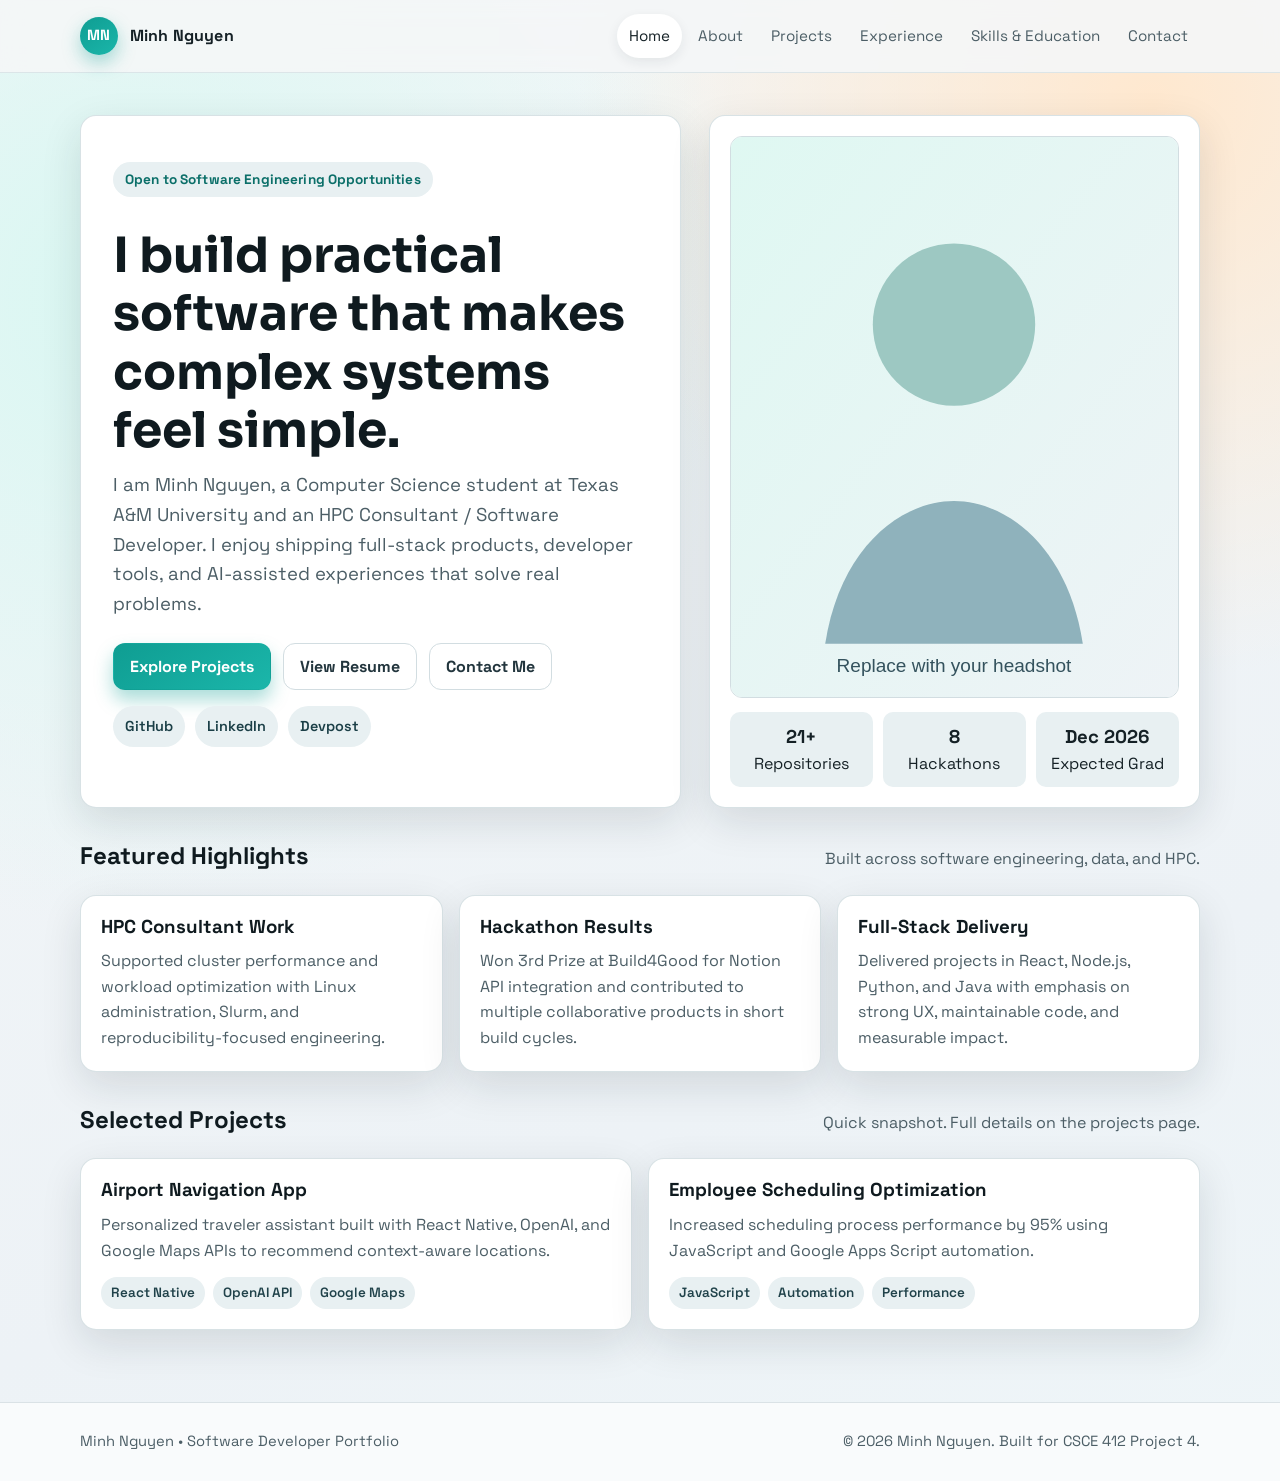
==== index.html @ c77dc7a4 "Add initial website structure and assets for Minh Nguyen's portfolio - Created SVG assets for brand " ====
<!doctype html>
<html lang="en">
  <head>
    <meta charset="UTF-8" />
    <meta name="viewport" content="width=device-width, initial-scale=1.0" />
    <title>Minh Nguyen | Software Developer</title>
    <meta
      name="description"
      content="Portfolio website for Minh Nguyen, Computer Science student at Texas A&M and HPC Consultant / Software Developer."
    />
    <link rel="preconnect" href="https://fonts.googleapis.com" />
    <link rel="preconnect" href="https://fonts.gstatic.com" crossorigin />
    <link
      href="https://fonts.googleapis.com/css2?family=Sora:wght@600;700;800&family=Space+Grotesk:wght@400;500;700&display=swap"
      rel="stylesheet"
    />
    <link rel="stylesheet" href="assets/css/styles.css" />
  </head>
  <body>
    <header class="site-header">
      <div class="container header-inner">
        <a class="brand" href="index.html" aria-label="Homepage">
          <span class="brand-mark">MN</span>
          <span>Minh Nguyen</span>
        </a>
        <button class="nav-toggle" type="button" aria-label="Toggle navigation" aria-expanded="false" data-nav-toggle>
          Menu
        </button>
        <nav class="primary-nav" data-nav>
          <a class="active" href="index.html">Home</a>
          <a href="about.html">About</a>
          <a href="projects.html">Projects</a>
          <a href="experience.html">Experience</a>
          <a href="skills.html">Skills & Education</a>
          <a href="contact.html">Contact</a>
        </nav>
      </div>
    </header>

    <main>
      <div class="container">
        <section class="hero">
          <article class="hero-content reveal">
            <p class="kicker">Open to Software Engineering Opportunities</p>
            <h1>I build practical software that makes complex systems feel simple.</h1>
            <p class="lead">
              I am Minh Nguyen, a Computer Science student at Texas A&M University and an HPC Consultant / Software Developer. I enjoy
              shipping full-stack products, developer tools, and AI-assisted experiences that solve real problems.
            </p>
            <div class="actions">
              <a class="button primary" href="projects.html">Explore Projects</a>
              <a class="button secondary" href="assets/resume/Minh-Nguyen-Resume.pdf" target="_blank" rel="noopener">View Resume</a>
              <a class="button secondary" href="contact.html">Contact Me</a>
            </div>
            <div class="links-row" aria-label="External profiles">
              <a class="link-pill" href="https://github.com/name-is-minh" target="_blank" rel="noopener">GitHub</a>
              <a class="link-pill" href="https://www.linkedin.com/in/minhnguyenvn/" target="_blank" rel="noopener">LinkedIn</a>
              <a class="link-pill" href="https://devpost.com/mhnguyen" target="_blank" rel="noopener">Devpost</a>
            </div>
          </article>

          <aside class="hero-card reveal">
            <img class="headshot" src="assets/img/headshot-placeholder.svg" alt="Placeholder portrait for Minh Nguyen" />
            <div class="stat-grid">
              <div class="stat">
                <strong>21+</strong>
                <span>Repositories</span>
              </div>
              <div class="stat">
                <strong>8</strong>
                <span>Hackathons</span>
              </div>
              <div class="stat">
                <strong>Dec 2026</strong>
                <span>Expected Grad</span>
              </div>
            </div>
          </aside>
        </section>

        <section class="section reveal">
          <div class="section-title-row">
            <h2>Featured Highlights</h2>
            <p>Built across software engineering, data, and HPC.</p>
          </div>
          <div class="grid three">
            <article class="card">
              <h3>HPC Consultant Work</h3>
              <p>
                Supported cluster performance and workload optimization with Linux administration, Slurm, and reproducibility-focused
                engineering.
              </p>
            </article>
            <article class="card">
              <h3>Hackathon Results</h3>
              <p>
                Won 3rd Prize at Build4Good for Notion API integration and contributed to multiple collaborative products in short build
                cycles.
              </p>
            </article>
            <article class="card">
              <h3>Full-Stack Delivery</h3>
              <p>
                Delivered projects in React, Node.js, Python, and Java with emphasis on strong UX, maintainable code, and measurable impact.
              </p>
            </article>
          </div>
        </section>

        <section class="section reveal">
          <div class="section-title-row">
            <h2>Selected Projects</h2>
            <p>Quick snapshot. Full details on the projects page.</p>
          </div>
          <div class="grid two">
            <article class="project-card">
              <h3>Airport Navigation App</h3>
              <p>
                Personalized traveler assistant built with React Native, OpenAI, and Google Maps APIs to recommend context-aware locations.
              </p>
              <div class="tag-list">
                <span class="tag">React Native</span>
                <span class="tag">OpenAI API</span>
                <span class="tag">Google Maps</span>
              </div>
            </article>
            <article class="project-card">
              <h3>Employee Scheduling Optimization</h3>
              <p>
                Increased scheduling process performance by 95% using JavaScript and Google Apps Script automation.
              </p>
              <div class="tag-list">
                <span class="tag">JavaScript</span>
                <span class="tag">Automation</span>
                <span class="tag">Performance</span>
              </div>
            </article>
          </div>
        </section>
      </div>
    </main>

    <footer class="site-footer">
      <div class="container footer-inner">
        <p>Minh Nguyen • Software Developer Portfolio</p>
        <p>&copy; <span data-year></span> Minh Nguyen. Built for CSCE 412 Project 4.</p>
      </div>
    </footer>

    <script src="assets/js/main.js"></script>
  </body>
</html>
---- assets/css/styles.css ----
:root {
  --bg: #f4f7f8;
  --surface: #ffffff;
  --surface-soft: #e8f0f2;
  --text: #152126;
  --muted: #4c5e66;
  --accent: #0f9d92;
  --accent-dark: #0b6f69;
  --line: #d2dde1;
  --shadow: 0 14px 40px rgba(19, 37, 44, 0.12);
  --radius: 16px;
  --radius-sm: 10px;
  --max-width: 1120px;
}

* {
  box-sizing: border-box;
}

html,
body {
  margin: 0;
  padding: 0;
}

body {
  font-family: "Space Grotesk", "Segoe UI", sans-serif;
  color: var(--text);
  background:
    radial-gradient(circle at 10% 20%, #d9f7f2 0%, transparent 38%),
    radial-gradient(circle at 90% 7%, #ffe8cf 0%, transparent 32%),
    linear-gradient(160deg, #f4f7f8 0%, #edf2f6 70%, #eef5f8 100%);
  line-height: 1.6;
  min-height: 100vh;
}

a {
  color: inherit;
  text-decoration: none;
}

img {
  max-width: 100%;
  display: block;
}

.container {
  width: min(var(--max-width), 92vw);
  margin: 0 auto;
}

.site-header {
  position: sticky;
  top: 0;
  z-index: 20;
  backdrop-filter: blur(10px);
  background: rgba(244, 247, 248, 0.9);
  border-bottom: 1px solid rgba(210, 221, 225, 0.7);
}

.header-inner {
  display: flex;
  align-items: center;
  justify-content: space-between;
  gap: 24px;
  min-height: 72px;
}

.brand {
  display: flex;
  align-items: center;
  gap: 12px;
  font-weight: 700;
  letter-spacing: 0.01em;
}

.brand-mark {
  width: 38px;
  height: 38px;
  display: grid;
  place-items: center;
  border-radius: 50%;
  color: #fff;
  background: linear-gradient(145deg, var(--accent), #1bb6aa);
  box-shadow: 0 8px 18px rgba(15, 157, 146, 0.35);
  font-size: 0.92rem;
}

.primary-nav {
  display: flex;
  align-items: center;
  gap: 4px;
  flex-wrap: wrap;
}

.primary-nav a {
  padding: 10px 12px;
  border-radius: 999px;
  font-size: 0.95rem;
  color: var(--muted);
  transition: 180ms ease;
}

.primary-nav a:hover,
.primary-nav a:focus-visible,
.primary-nav a.active {
  background: var(--surface);
  color: var(--text);
  box-shadow: 0 4px 12px rgba(23, 40, 48, 0.08);
}

.nav-toggle {
  display: none;
  border: 0;
  background: var(--surface);
  border-radius: 10px;
  width: 44px;
  height: 44px;
  box-shadow: 0 6px 14px rgba(30, 48, 55, 0.12);
}

main {
  padding: 42px 0 72px;
}

.hero {
  display: grid;
  grid-template-columns: 1.1fr 0.9fr;
  gap: 28px;
  align-items: stretch;
}

.hero-content,
.hero-card,
.panel,
.card,
.timeline-item,
.contact-card,
.project-card {
  background: var(--surface);
  border: 1px solid rgba(210, 221, 225, 0.85);
  border-radius: var(--radius);
  box-shadow: var(--shadow);
}

.hero-content {
  padding: 32px;
}

.kicker {
  display: inline-flex;
  gap: 8px;
  align-items: center;
  padding: 7px 12px;
  border-radius: 999px;
  background: var(--surface-soft);
  color: var(--accent-dark);
  font-size: 0.85rem;
  font-weight: 700;
  letter-spacing: 0.01em;
}

h1,
h2,
h3 {
  margin: 0 0 10px;
  line-height: 1.2;
  color: #0f1a1f;
}

h1 {
  font-family: "Sora", "Segoe UI", sans-serif;
  font-size: clamp(2rem, 3.8vw, 3.2rem);
  margin-top: 16px;
}

.lead {
  margin: 0;
  color: var(--muted);
  font-size: clamp(1.03rem, 1.8vw, 1.16rem);
  max-width: 64ch;
}

.actions {
  margin-top: 24px;
  display: flex;
  flex-wrap: wrap;
  gap: 12px;
}

.button {
  display: inline-flex;
  align-items: center;
  justify-content: center;
  min-height: 44px;
  padding: 10px 16px;
  border-radius: 12px;
  border: 1px solid transparent;
  font-weight: 700;
  transition: transform 170ms ease, box-shadow 170ms ease, background 170ms ease;
}

.button:hover,
.button:focus-visible {
  transform: translateY(-1px);
}

.button.primary {
  background: linear-gradient(145deg, var(--accent), #1bb6aa);
  color: #fff;
  box-shadow: 0 10px 18px rgba(15, 157, 146, 0.35);
}

.button.secondary {
  background: var(--surface);
  border-color: var(--line);
  color: #22353d;
}

.hero-card {
  padding: 20px;
  display: grid;
  gap: 14px;
}

.headshot {
  width: 100%;
  aspect-ratio: 4 / 5;
  object-fit: cover;
  border-radius: 12px;
  border: 1px solid var(--line);
}

.stat-grid {
  display: grid;
  grid-template-columns: repeat(3, minmax(0, 1fr));
  gap: 10px;
}

.stat {
  background: var(--surface-soft);
  border-radius: var(--radius-sm);
  padding: 10px;
  text-align: center;
}

.stat strong {
  display: block;
  font-size: 1.16rem;
}

.section {
  margin-top: 34px;
}

.section-title-row {
  display: flex;
  align-items: baseline;
  justify-content: space-between;
  gap: 14px;
  margin-bottom: 14px;
}

.section-title-row p {
  margin: 0;
  color: var(--muted);
}

.grid {
  display: grid;
  gap: 16px;
}

.grid.two {
  grid-template-columns: repeat(2, minmax(0, 1fr));
}

.grid.three {
  grid-template-columns: repeat(3, minmax(0, 1fr));
}

.card,
.project-card,
.contact-card {
  padding: 20px;
}

.card p,
.project-card p,
.timeline-item p,
.contact-card p {
  margin: 0;
  color: var(--muted);
}

.tag-list {
  margin-top: 14px;
  display: flex;
  flex-wrap: wrap;
  gap: 8px;
}

.tag {
  padding: 5px 10px;
  border-radius: 999px;
  background: var(--surface-soft);
  color: #20424a;
  font-size: 0.84rem;
  font-weight: 600;
}

.timeline {
  display: grid;
  gap: 14px;
}

.timeline-item {
  padding: 18px;
}

.timeline-item .meta {
  color: #2f4f58;
  font-size: 0.92rem;
  margin-bottom: 8px;
}

.list {
  margin: 10px 0 0;
  padding-left: 18px;
  color: var(--muted);
}

.list li {
  margin-bottom: 6px;
}

.links-row {
  display: flex;
  flex-wrap: wrap;
  gap: 10px;
  margin-top: 16px;
}

.link-pill {
  padding: 9px 12px;
  border-radius: 999px;
  background: var(--surface-soft);
  color: #1b3f47;
  font-weight: 600;
  font-size: 0.9rem;
}

.site-footer {
  border-top: 1px solid rgba(210, 221, 225, 0.8);
  background: rgba(255, 255, 255, 0.68);
}

.footer-inner {
  min-height: 78px;
  display: flex;
  justify-content: space-between;
  align-items: center;
  gap: 16px;
  color: var(--muted);
  font-size: 0.92rem;
}

.reveal {
  opacity: 0;
  transform: translateY(10px);
  transition: opacity 480ms ease, transform 480ms ease;
}

.reveal.visible {
  opacity: 1;
  transform: translateY(0);
}

@media (max-width: 980px) {
  .hero {
    grid-template-columns: 1fr;
  }

  .grid.three {
    grid-template-columns: repeat(2, minmax(0, 1fr));
  }
}

@media (max-width: 760px) {
  .header-inner {
    min-height: 64px;
  }

  .nav-toggle {
    display: inline-grid;
    place-items: center;
  }

  .primary-nav {
    position: absolute;
    top: 64px;
    left: 4vw;
    right: 4vw;
    padding: 10px;
    border-radius: 14px;
    border: 1px solid var(--line);
    background: var(--surface);
    display: none;
    box-shadow: var(--shadow);
  }

  .primary-nav.open {
    display: grid;
  }

  .primary-nav a {
    border-radius: 10px;
  }

  .grid.two,
  .grid.three,
  .stat-grid {
    grid-template-columns: 1fr;
  }

  .hero-content,
  .hero-card,
  .card,
  .project-card,
  .contact-card,
  .timeline-item {
    padding: 18px;
  }

  .footer-inner {
    min-height: 94px;
    flex-direction: column;
    justify-content: center;
    text-align: center;
  }
}
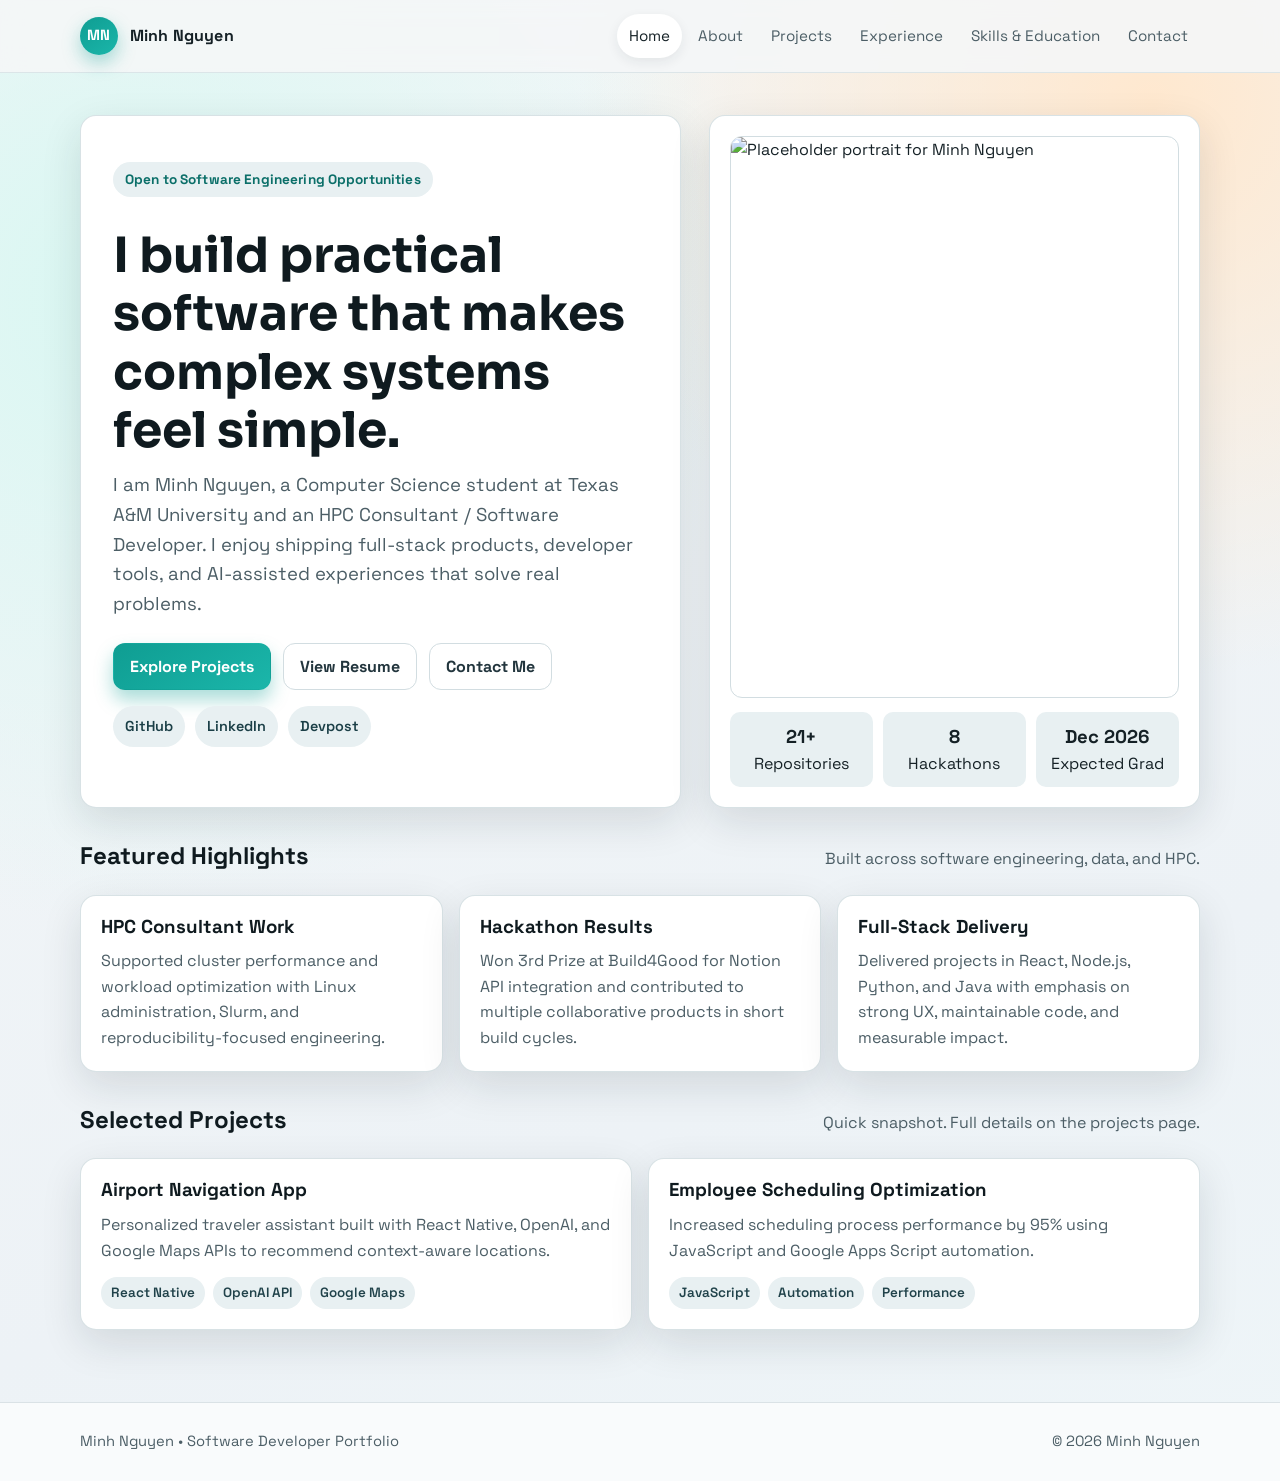
==== commit 865c1d10: "Remove project-specific text from footer and update headshot image format" ====
--- a/index.html
+++ b/index.html
@@ -60,7 +60,7 @@
           </article>
 
           <aside class="hero-card reveal">
-            <img class="headshot" src="assets/img/headshot-placeholder.svg" alt="Placeholder portrait for Minh Nguyen" />
+            <img class="headshot" src="assets/img/headshot-placeholder.png" alt="Placeholder portrait for Minh Nguyen" />
             <div class="stat-grid">
               <div class="stat">
                 <strong>21+</strong>
@@ -143,7 +143,7 @@
     <footer class="site-footer">
       <div class="container footer-inner">
         <p>Minh Nguyen • Software Developer Portfolio</p>
-        <p>&copy; <span data-year></span> Minh Nguyen. Built for CSCE 412 Project 4.</p>
+        <p>&copy; <span data-year></span> Minh Nguyen</p>
       </div>
     </footer>
 
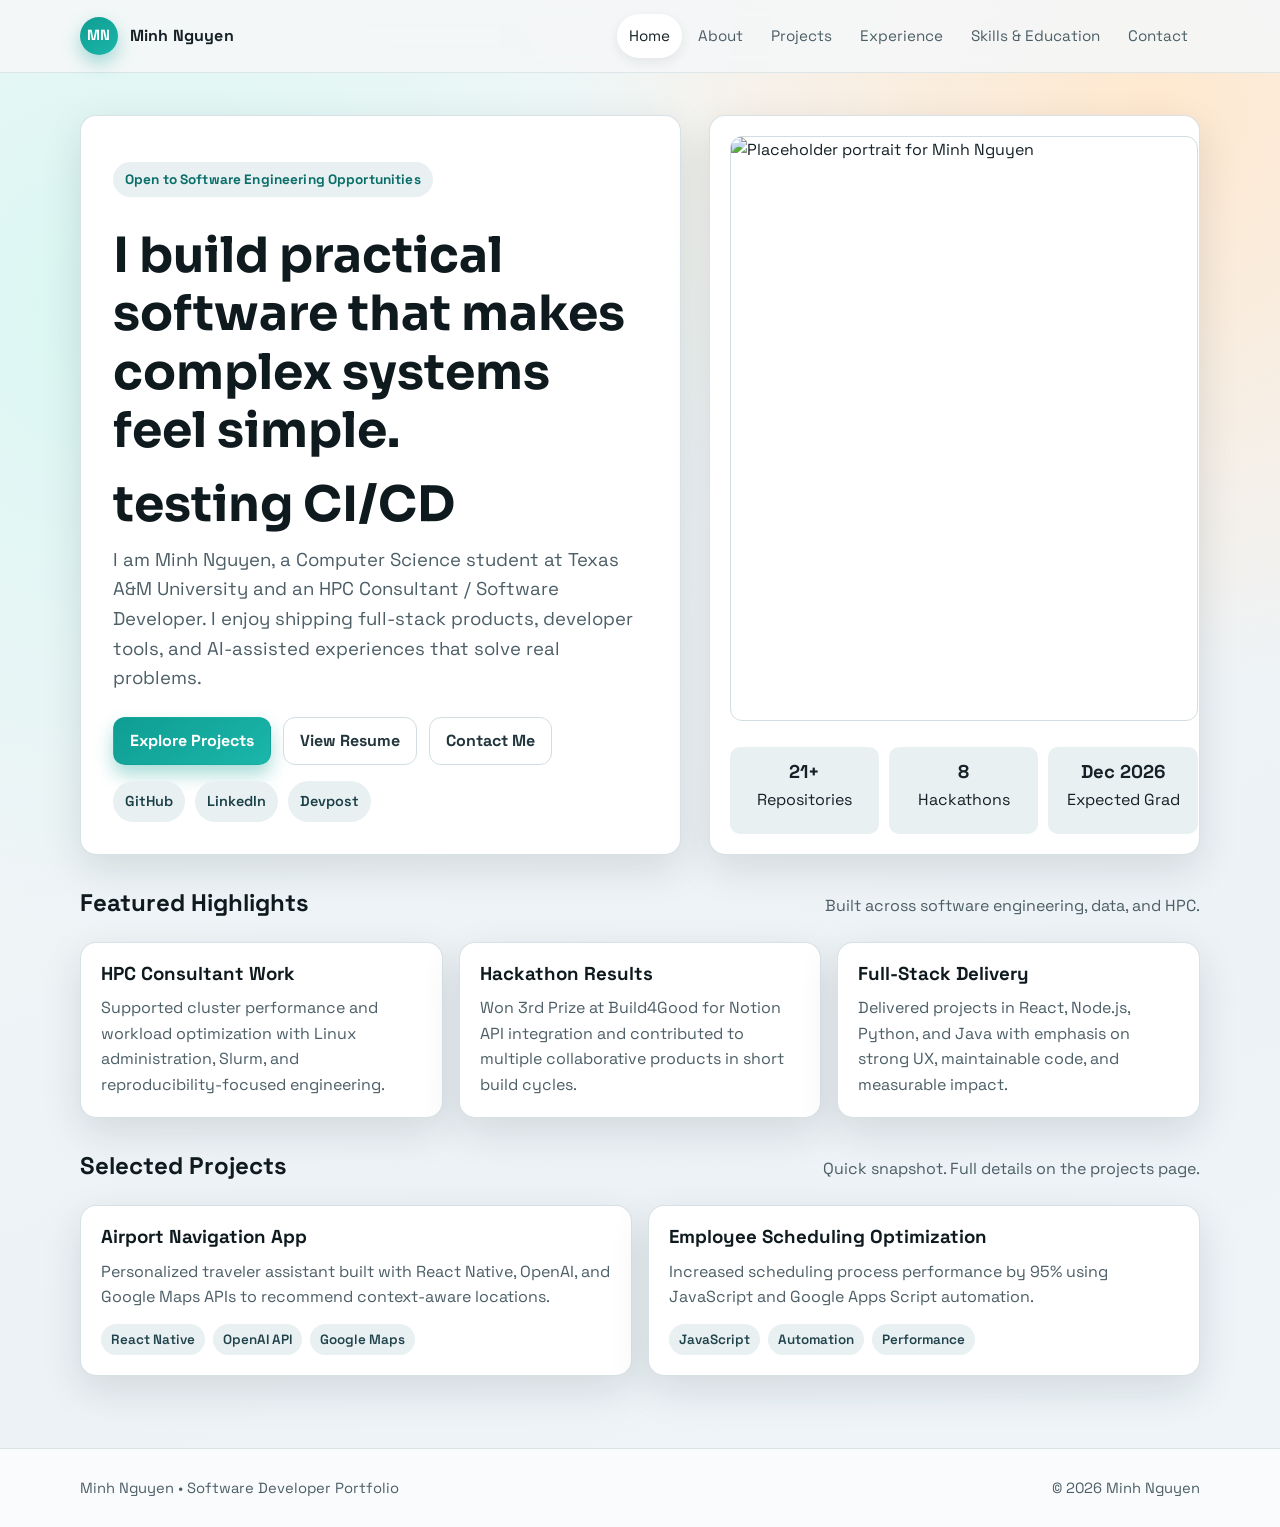
==== commit 1f290abe: "testing CI/CD" ====
--- a/index.html
+++ b/index.html
@@ -43,6 +43,7 @@
           <article class="hero-content reveal">
             <p class="kicker">Open to Software Engineering Opportunities</p>
             <h1>I build practical software that makes complex systems feel simple.</h1>
+            <h1>testing CI/CD</h1>
             <p class="lead">
               I am Minh Nguyen, a Computer Science student at Texas A&M University and an HPC Consultant / Software Developer. I enjoy
               shipping full-stack products, developer tools, and AI-assisted experiences that solve real problems.
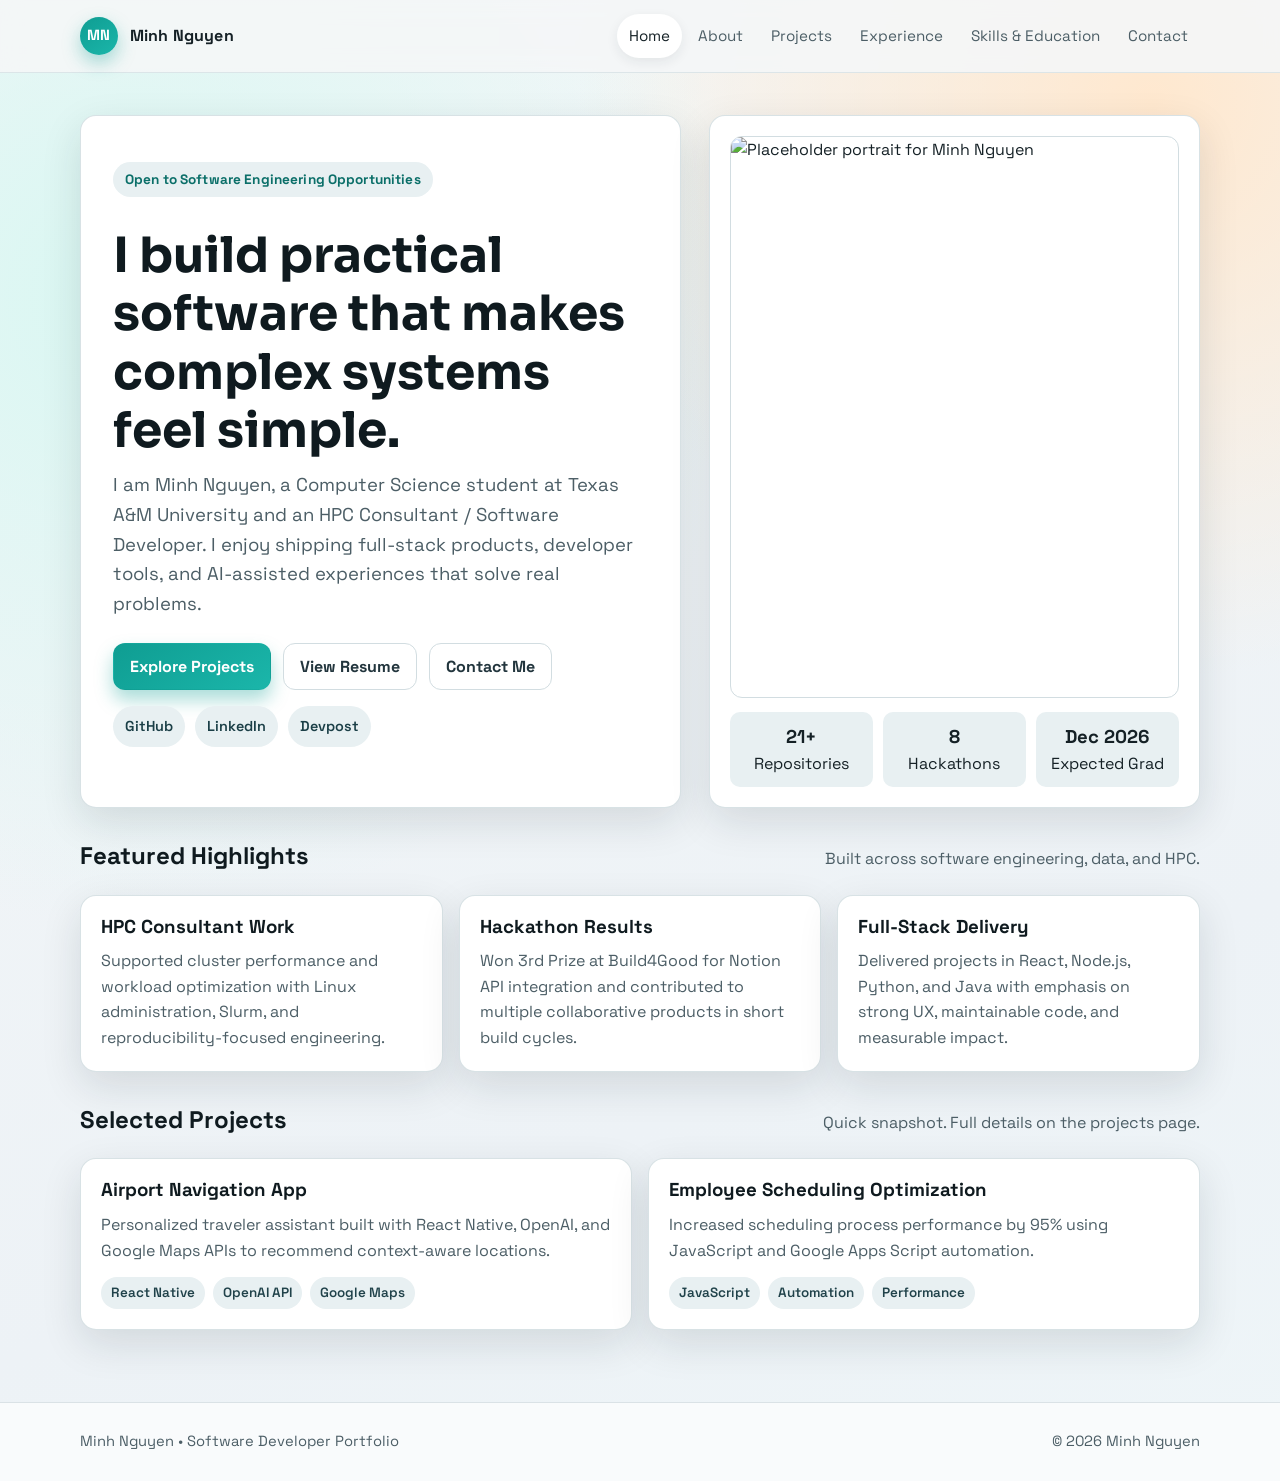
==== commit da1f6938: "project 5 demo change" ====
--- a/index.html
+++ b/index.html
@@ -43,7 +43,6 @@
           <article class="hero-content reveal">
             <p class="kicker">Open to Software Engineering Opportunities</p>
             <h1>I build practical software that makes complex systems feel simple.</h1>
-            <h1>testing CI/CD</h1>
             <p class="lead">
               I am Minh Nguyen, a Computer Science student at Texas A&M University and an HPC Consultant / Software Developer. I enjoy
               shipping full-stack products, developer tools, and AI-assisted experiences that solve real problems.
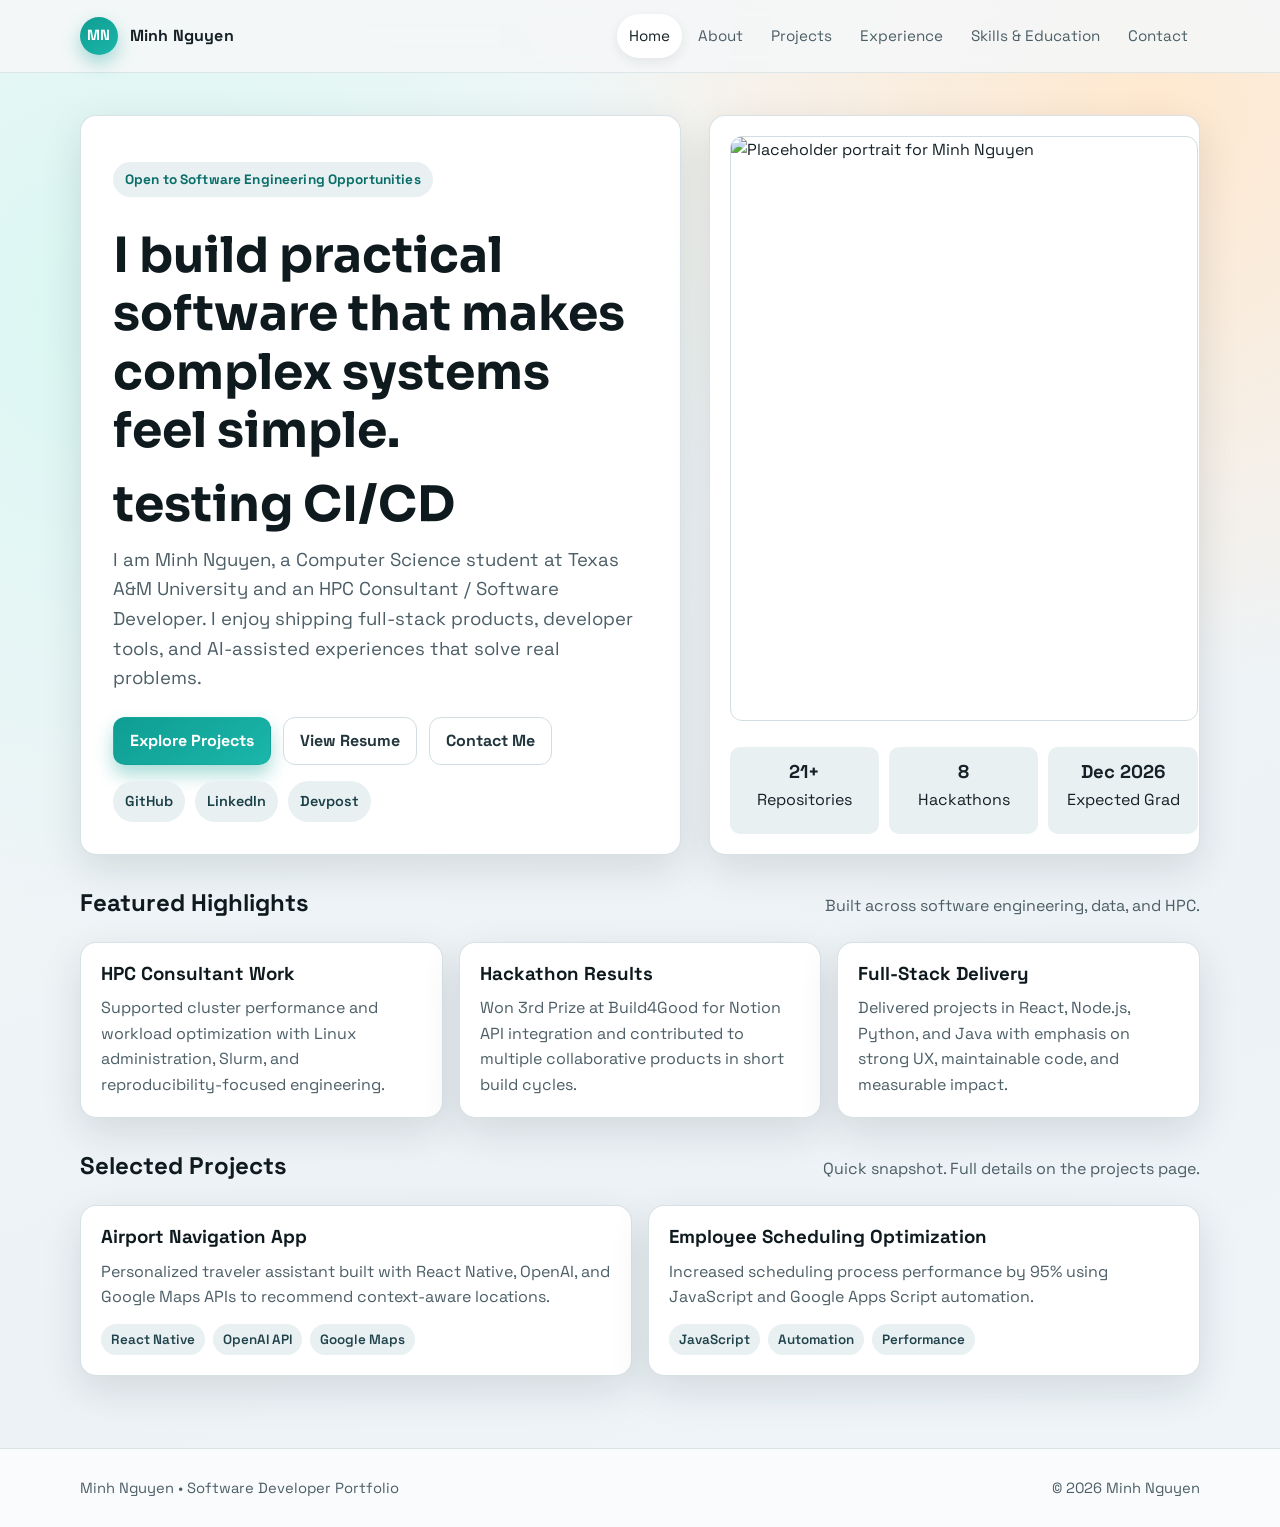
==== commit bddc8629: "added change back to test for the demo" ====
--- a/index.html
+++ b/index.html
@@ -43,6 +43,7 @@
           <article class="hero-content reveal">
             <p class="kicker">Open to Software Engineering Opportunities</p>
             <h1>I build practical software that makes complex systems feel simple.</h1>
+            <h1>testing CI/CD</h1>
             <p class="lead">
               I am Minh Nguyen, a Computer Science student at Texas A&M University and an HPC Consultant / Software Developer. I enjoy
               shipping full-stack products, developer tools, and AI-assisted experiences that solve real problems.
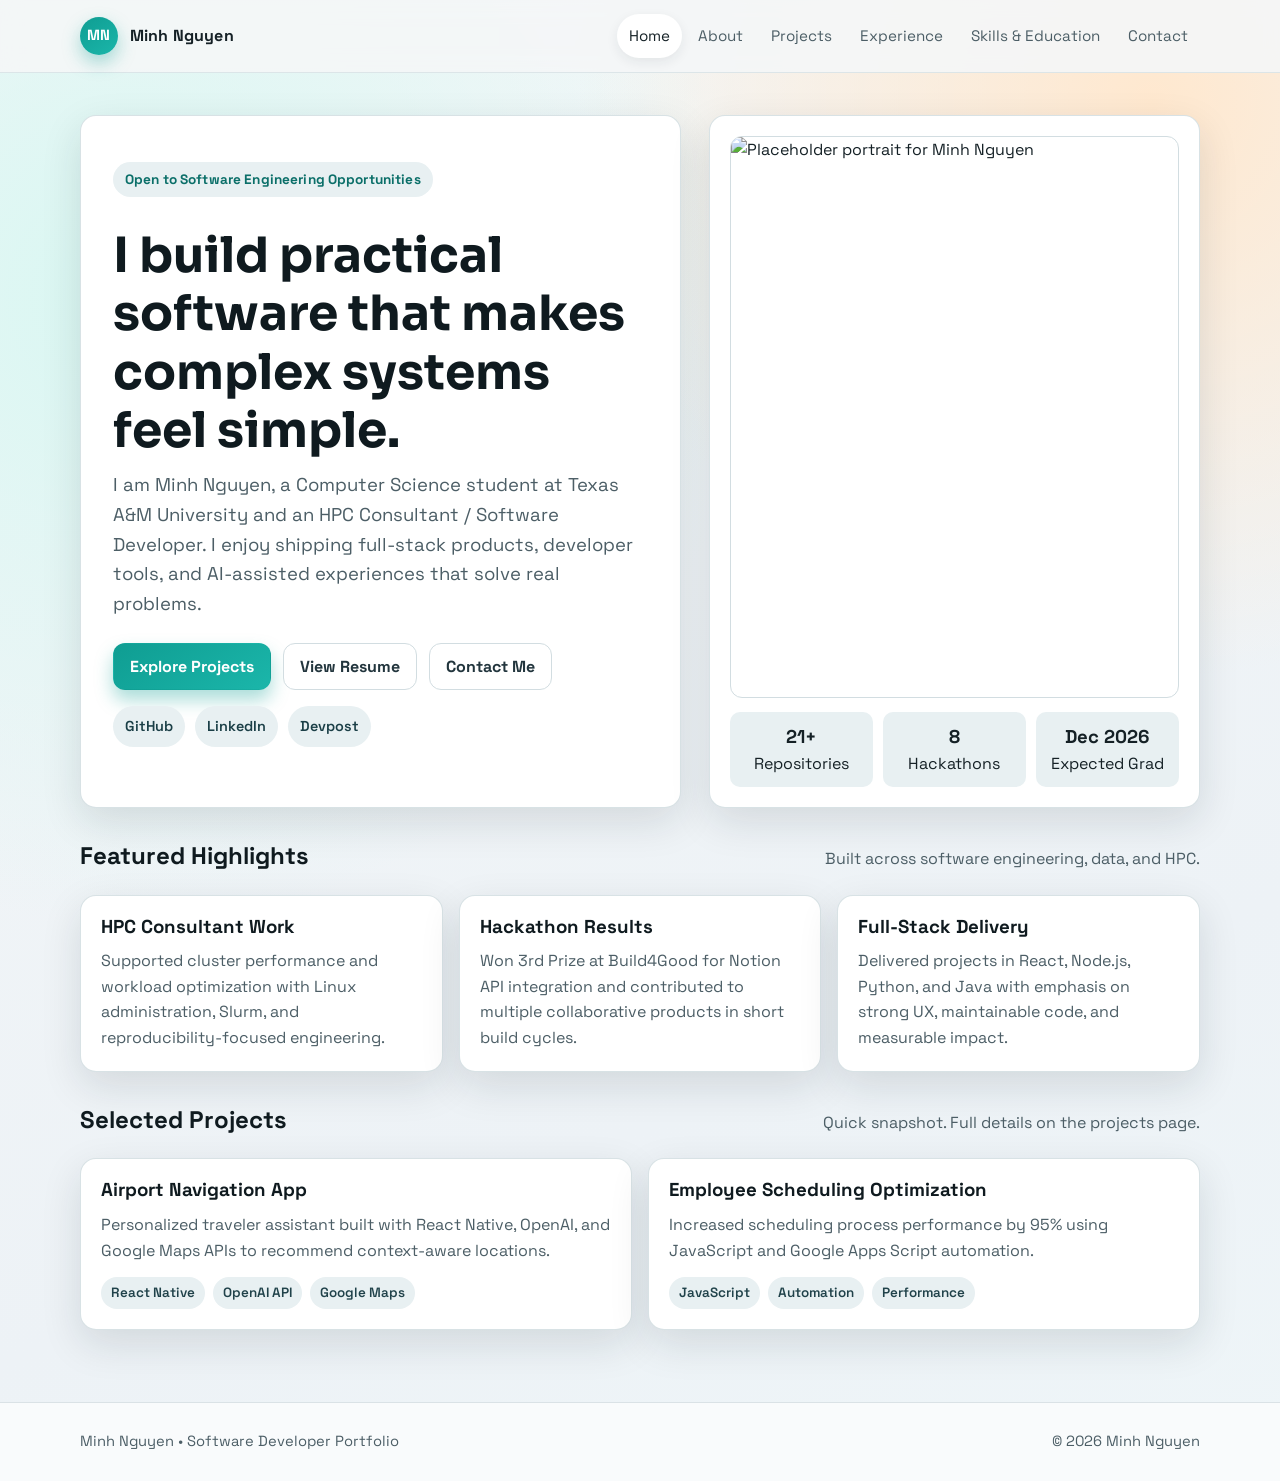
==== commit 4b5f6543: "project 5 demo change" ====
--- a/index.html
+++ b/index.html
@@ -43,7 +43,6 @@
           <article class="hero-content reveal">
             <p class="kicker">Open to Software Engineering Opportunities</p>
             <h1>I build practical software that makes complex systems feel simple.</h1>
-            <h1>testing CI/CD</h1>
             <p class="lead">
               I am Minh Nguyen, a Computer Science student at Texas A&M University and an HPC Consultant / Software Developer. I enjoy
               shipping full-stack products, developer tools, and AI-assisted experiences that solve real problems.
